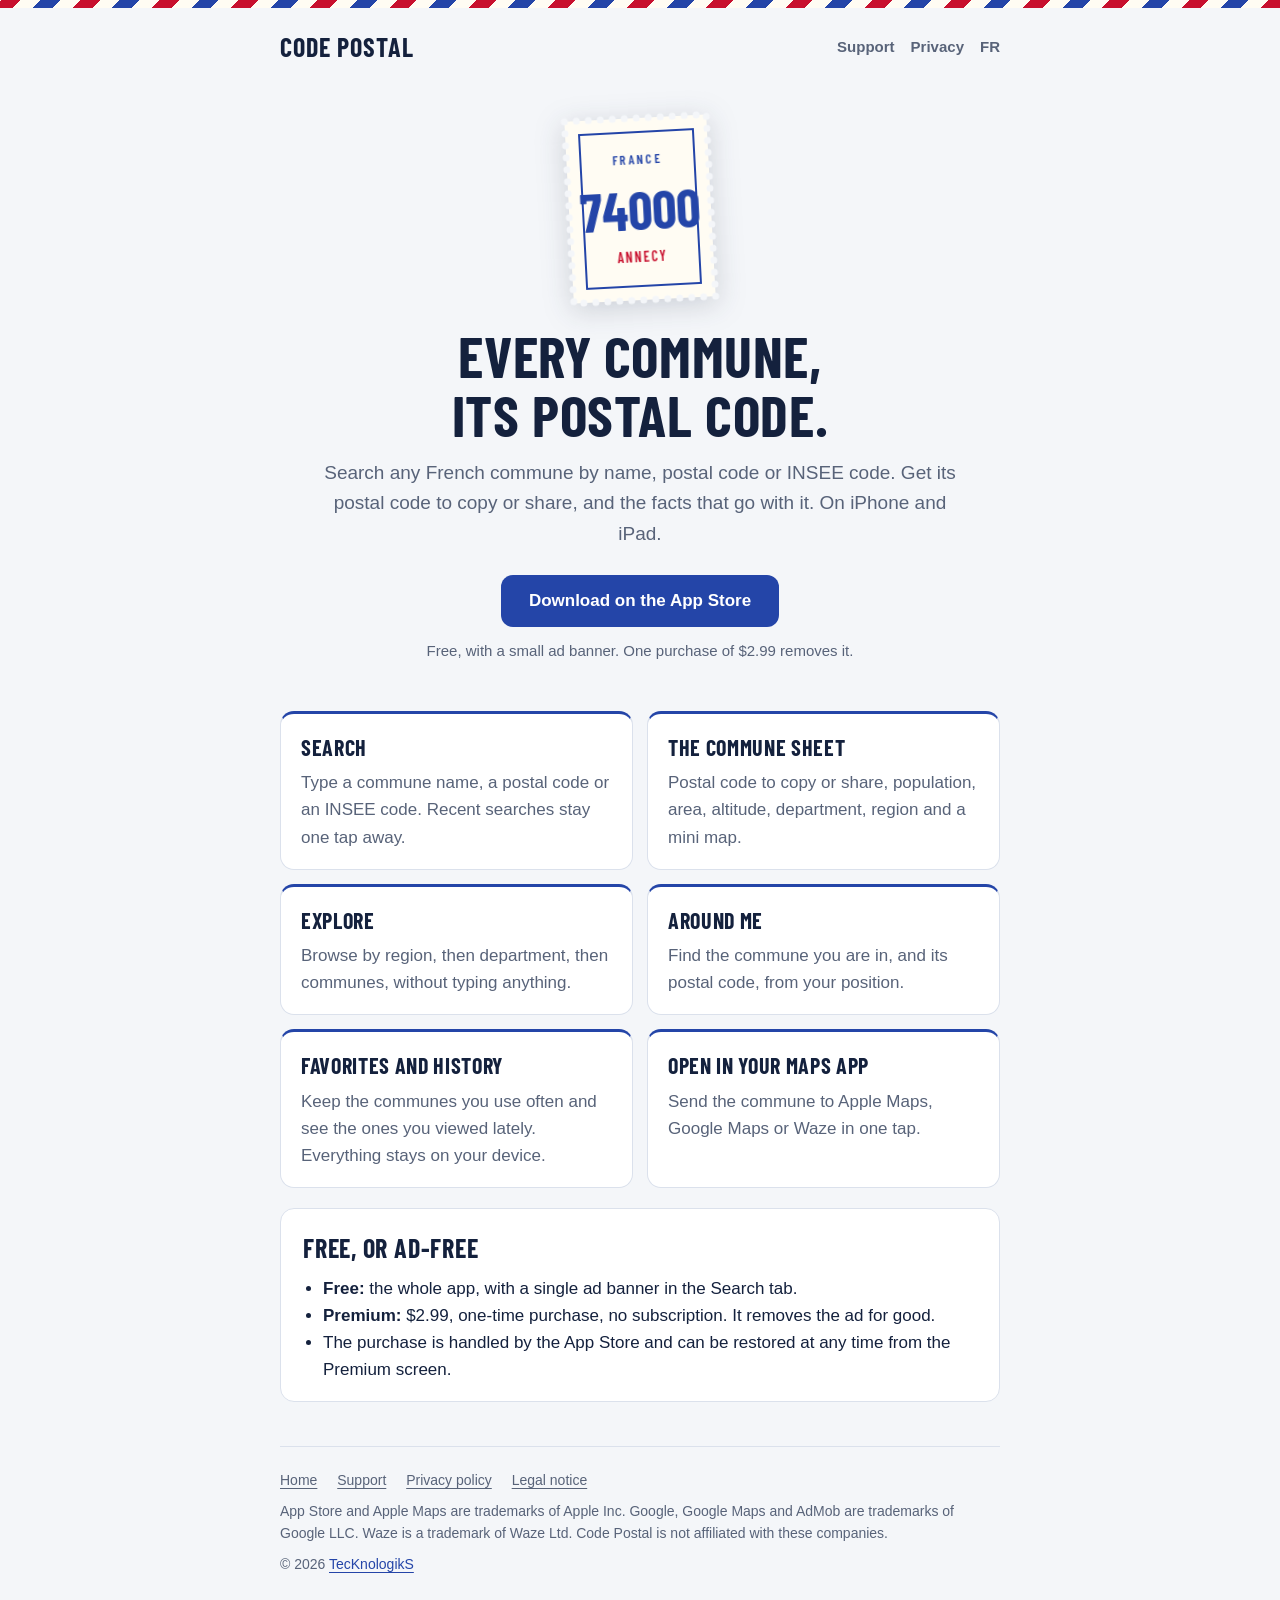
==== index.html @ ab133513 "CP-9: site Code Postal FR/EN (présentation, confidentialité AdMob/UMP/ATT et localisation, support, " ====
<!doctype html>
<html lang="en">
<head>
  <meta charset="utf-8">
  <meta name="viewport" content="width=device-width, initial-scale=1, viewport-fit=cover">
  <title>Code Postal — every French commune, its postal code</title>
  <meta name="description" content="Search any French commune by name, postal code or INSEE code. Postal code to copy or share, population, area, altitude, map. Free on iPhone and iPad.">
  <meta name="theme-color" content="#2445a8">
  <meta name="apple-itunes-app" content="app-id=1579357995">
  <link rel="icon" href="assets/favicon.svg" type="image/svg+xml">
  <link rel="alternate" hreflang="en" href="https://cp.tecknologiks.com/">
  <link rel="alternate" hreflang="fr" href="https://cp.tecknologiks.com/fr/">
  <link rel="alternate" hreflang="x-default" href="https://cp.tecknologiks.com/">
  <link rel="stylesheet" href="assets/style.css">
</head>
<body>
  <div class="wrap">
    <header class="site">
      <a class="brand" href="./">Code Postal</a>
      <nav class="site" aria-label="Navigation">
        <a href="support.html">Support</a>
        <a href="privacy.html">Privacy</a>
        <a href="fr/" hreflang="fr" lang="fr">FR</a>
      </nav>
    </header>

    <main>
      <section class="hero">
        <svg class="stamp" viewBox="0 0 150 190" aria-hidden="true" focusable="false">
          <rect class="paper" x="4" y="4" width="142" height="182"/>
          <rect class="perf" x="4" y="4" width="142" height="182" fill="none" stroke-width="7" stroke-dasharray="0 12" stroke-linecap="round"/>
          <rect class="frame" x="18" y="18" width="114" height="154"/>
          <text class="small" x="75" y="50">FRANCE</text>
          <text class="code" x="75" y="116">74000</text>
          <text class="city" x="75" y="148">ANNECY</text>
        </svg>
        <h1>Every commune,<br>its postal code.</h1>
        <p class="lead">Search any French commune by name, postal code or INSEE code. Get its postal code to copy or share, and the facts that go with it. On iPhone and iPad.</p>
        <a class="button" href="https://apps.apple.com/app/id1579357995">Download on the App Store</a>
        <p class="price-note">Free, with a small ad banner. One purchase of $2.99 removes it.</p>
      </section>

      <section class="features" aria-label="Features">
        <div class="feature"><h3>Search</h3><p>Type a commune name, a postal code or an INSEE code. Recent searches stay one tap away.</p></div>
        <div class="feature"><h3>The commune sheet</h3><p>Postal code to copy or share, population, area, altitude, department, region and a mini map.</p></div>
        <div class="feature"><h3>Explore</h3><p>Browse by region, then department, then communes, without typing anything.</p></div>
        <div class="feature"><h3>Around me</h3><p>Find the commune you are in, and its postal code, from your position.</p></div>
        <div class="feature"><h3>Favorites and history</h3><p>Keep the communes you use often and see the ones you viewed lately. Everything stays on your device.</p></div>
        <div class="feature"><h3>Open in your maps app</h3><p>Send the commune to Apple Maps, Google Maps or Waze in one tap.</p></div>
      </section>

      <section class="pricing" aria-labelledby="pricing-title">
        <h2 id="pricing-title">Free, or ad-free</h2>
        <ul>
          <li><strong>Free:</strong> the whole app, with a single ad banner in the Search tab.</li>
          <li><strong>Premium:</strong> $2.99, one-time purchase, no subscription. It removes the ad for good.</li>
          <li>The purchase is handled by the App Store and can be restored at any time from the Premium screen.</li>
        </ul>
      </section>
    </main>

    <footer class="site">
      <nav aria-label="Legal links">
        <a href="./">Home</a>
        <a href="support.html">Support</a>
        <a href="privacy.html">Privacy policy</a>
        <a href="legal.html">Legal notice</a>
      </nav>
      <p>App Store and Apple Maps are trademarks of Apple Inc. Google, Google Maps and AdMob are trademarks of Google LLC. Waze is a trademark of Waze Ltd. Code Postal is not affiliated with these companies.</p>
      <p>© 2026 <a href="https://tecknologiks.com/">TecKnologikS</a></p>
    </footer>
  </div>
</body>
</html>
---- assets/style.css ----
/* Code Postal site: same identity as the app (postal blue, stamp red, ivory paper, Barlow Condensed for display).
   Fonts are self-hosted (SIL OFL 1.1, see fonts/BarlowCondensed-LICENSE.txt): no third-party requests, no cookies. */

@font-face { font-family: "Barlow Condensed"; font-weight: 600; font-style: normal; font-display: swap; src: url("fonts/BarlowCondensed-SemiBold.ttf") format("truetype"); }
@font-face { font-family: "Barlow Condensed"; font-weight: 700; font-style: normal; font-display: swap; src: url("fonts/BarlowCondensed-Bold.ttf") format("truetype"); }

:root {
  --bg: #f4f6f9;
  --surface: #ffffff;
  --ink: #14213d;
  --muted: #586379;
  --line: #dbe1ec;
  --blue: #2445a8;
  --red: #c8102e;
  --paper: #fffcf3;
  --stamp-ink: #4a3b7a;
  --radius: 14px;
  --max: 760px;
  --display: "Barlow Condensed", "Arial Narrow", "Helvetica Neue", sans-serif;
}
@media (prefers-color-scheme: dark) {
  :root {
    --bg: #0f1420; --surface: #181f33; --ink: #eef1f7; --muted: #9aa5bb; --line: #2a3450;
    --blue: #8fa8ff; --red: #ff6b7a; --paper: #1c2740; --stamp-ink: #b9a9ec;
  }
}

* { box-sizing: border-box; }
html { -webkit-text-size-adjust: 100%; }
body {
  margin: 0; background: var(--bg); color: var(--ink);
  font-family: -apple-system, BlinkMacSystemFont, "Segoe UI", Roboto, Helvetica, Arial, sans-serif;
  font-size: 17px; line-height: 1.6;
}
a { color: var(--blue); text-underline-offset: 3px; }
a:focus-visible { outline: 3px solid var(--blue); outline-offset: 3px; border-radius: 4px; }

/* Airmail stripe, as on the Premium screen of the app */
body::before {
  content: ""; display: block; height: 8px;
  background: repeating-linear-gradient(-45deg, var(--red) 0 14px, var(--paper) 14px 28px, var(--blue) 28px 42px, var(--paper) 42px 56px);
}

.wrap { max-width: var(--max); margin: 0 auto; padding: 0 20px; }

header.site { display: flex; align-items: center; justify-content: space-between; padding: 18px 0; gap: 12px; }
.brand { display: flex; align-items: center; gap: 10px; font-family: var(--display); font-weight: 700; font-size: 26px; letter-spacing: .04em; text-transform: uppercase; color: var(--ink); text-decoration: none; white-space: nowrap; }
.brand img { width: 30px; height: 30px; }
nav.site { display: flex; flex-wrap: wrap; justify-content: flex-end; }
nav.site a { color: var(--muted); text-decoration: none; margin-left: 16px; font-size: 15px; font-weight: 600; }
nav.site a:hover, nav.site a[aria-current="page"] { color: var(--ink); }
@media (max-width: 420px) { .brand { font-size: 22px; } nav.site a { margin-left: 12px; font-size: 14px; } }

/* Landing */
.hero { padding: 28px 0 12px; text-align: center; }
.stamp { width: 150px; height: auto; display: block; margin: 0 auto 8px; filter: drop-shadow(0 6px 14px rgba(20, 33, 61, .18)); transform: rotate(-3deg); }
.stamp .paper { fill: var(--paper); }
.stamp .perf { stroke: var(--bg); }
.stamp .frame { fill: none; stroke: var(--blue); stroke-width: 2; }
.stamp text { font-family: var(--display); text-anchor: middle; }
.stamp .small { font-weight: 600; font-size: 13px; letter-spacing: .18em; fill: var(--blue); }
.stamp .code { font-weight: 700; font-size: 54px; fill: var(--blue); }
.stamp .city { font-weight: 600; font-size: 14px; letter-spacing: .14em; fill: var(--red); }
.hero h1 { font-family: var(--display); font-weight: 700; font-size: clamp(38px, 9vw, 58px); line-height: 1.02; letter-spacing: .01em; text-transform: uppercase; margin: 22px 0 14px; }
.hero p.lead { color: var(--muted); font-size: 19px; margin: 0 auto 26px; max-width: 34em; }

.button {
  display: inline-flex; align-items: center; justify-content: center;
  min-height: 52px; padding: 10px 28px; border-radius: 12px;
  font-weight: 700; font-size: 17px; text-decoration: none;
  background: var(--blue); color: #fff;
}
@media (prefers-color-scheme: dark) { .button { color: #0f1420; } }
.price-note { color: var(--muted); font-size: 15px; margin: 12px 0 0; }

.features { display: grid; gap: 14px; margin: 36px 0 20px; }
@media (min-width: 600px) { .features { grid-template-columns: 1fr 1fr; } }
.feature { background: var(--surface); border: 1px solid var(--line); border-top: 3px solid var(--blue); border-radius: var(--radius); padding: 16px 20px 18px; }
.feature h3 { margin: 0 0 4px; font-family: var(--display); font-size: 22px; letter-spacing: .03em; text-transform: uppercase; }
.feature p { margin: 0; color: var(--muted); }

.pricing { background: var(--surface); border: 1px solid var(--line); border-radius: var(--radius); padding: 18px 22px; margin: 0 0 44px; }
.pricing h2 { font-family: var(--display); font-size: 26px; text-transform: uppercase; letter-spacing: .03em; margin: 0 0 6px; }
.pricing ul { margin: 0; padding-left: 20px; }

/* Text pages */
.doc h1 { font-family: var(--display); font-weight: 700; font-size: 42px; line-height: 1.05; text-transform: uppercase; letter-spacing: .02em; margin: 28px 0 6px; }
.doc .updated { color: var(--muted); margin: 0 0 18px; }
.doc .summary { background: var(--surface); border: 1px solid var(--line); border-left: 4px solid var(--red); border-radius: var(--radius); padding: 16px 20px; margin: 0 0 8px; }
.doc h2 { font-family: var(--display); font-size: 27px; letter-spacing: .02em; margin: 34px 0 6px; }
.doc h3 { font-size: 18px; margin: 20px 0 4px; }
.doc ul { padding-left: 22px; }
.doc table { width: 100%; border-collapse: collapse; font-size: 15px; margin: 8px 0; }
.doc th, .doc td { text-align: left; vertical-align: top; padding: 8px 10px; border-bottom: 1px solid var(--line); }
.doc th { color: var(--muted); font-weight: 700; }
.table-wrap { overflow-x: auto; }

footer.site { border-top: 1px solid var(--line); margin-top: 40px; padding: 22px 0 40px; color: var(--muted); font-size: 14px; }
footer.site nav a { color: var(--muted); margin-right: 16px; display: inline-block; }
footer.site p { margin: 8px 0 0; }
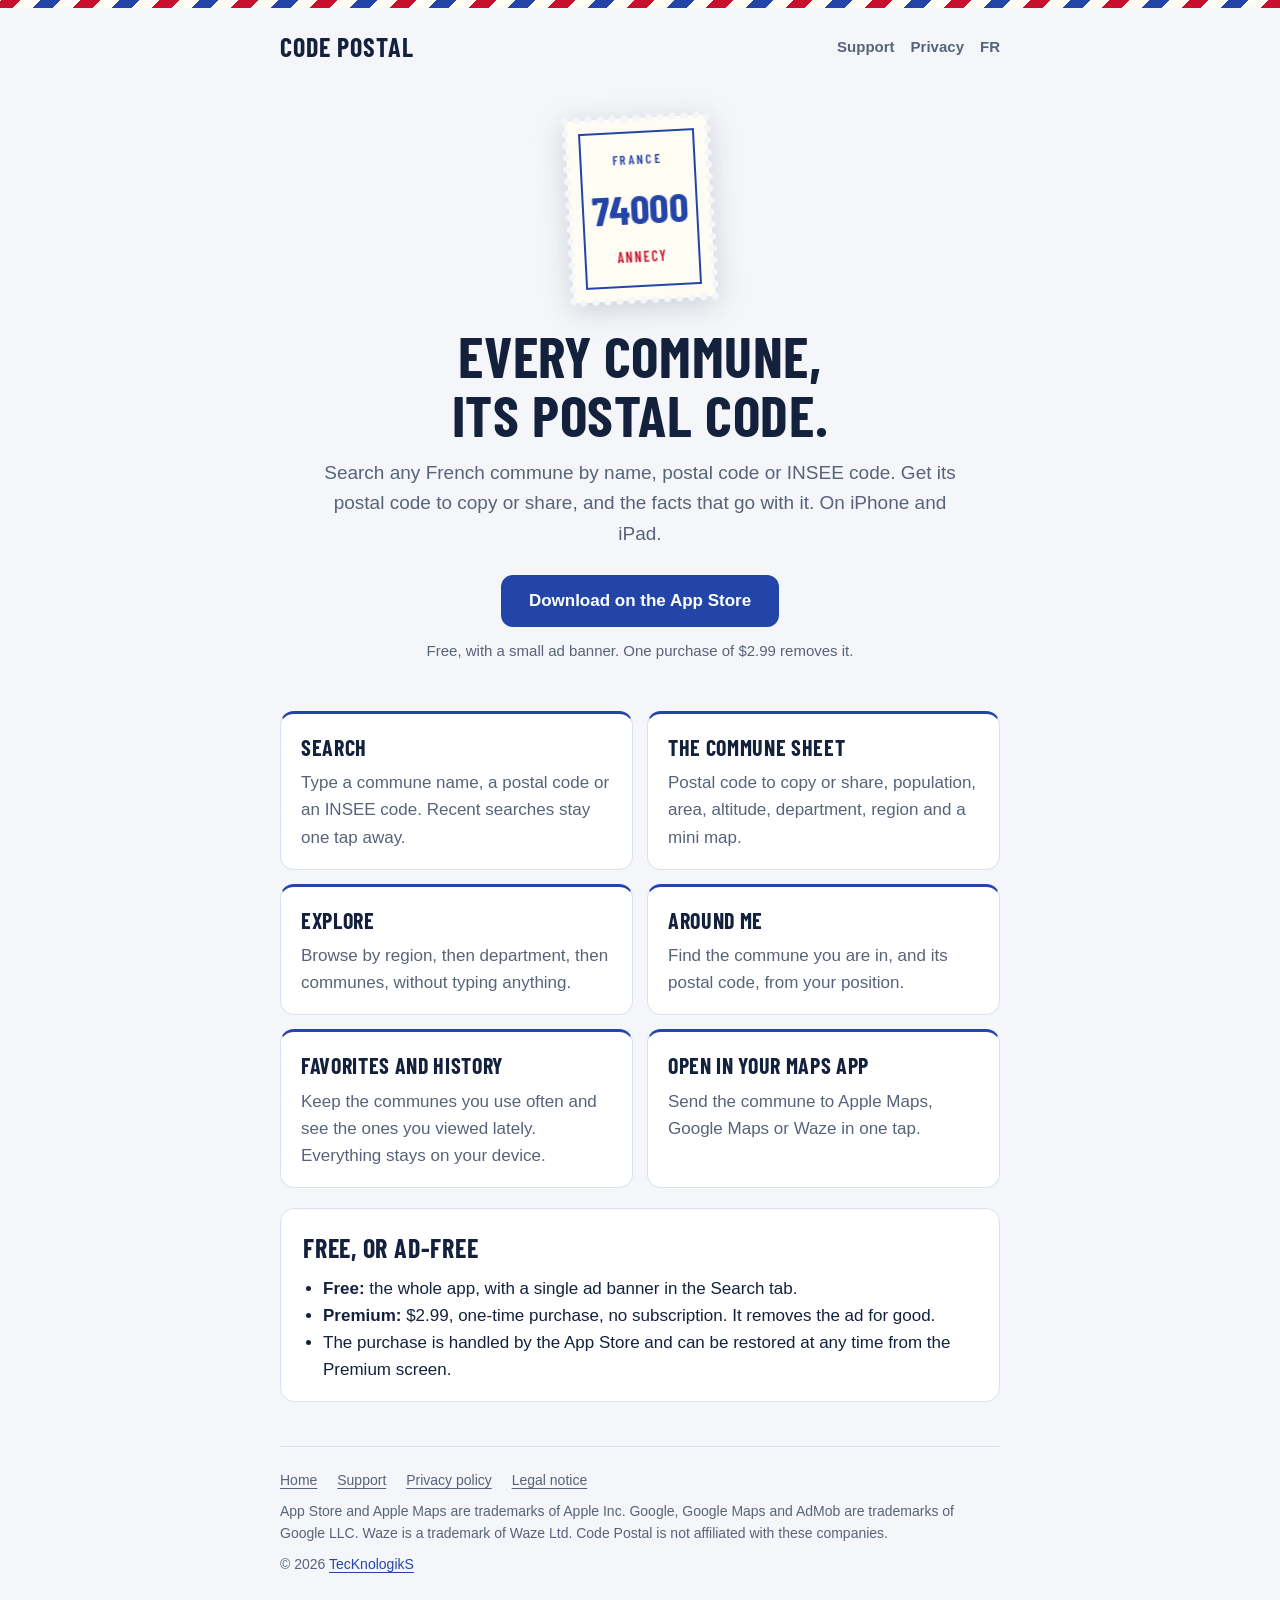
==== commit 5831fdfd: "CP-9: le code du timbre de l'accueil tient dans son cadre Co-Authored-By: Claude Opus 5.5 <noreply@a" ====
--- a/index.html
+++ b/index.html
@@ -31,7 +31,7 @@
           <rect class="perf" x="4" y="4" width="142" height="182" fill="none" stroke-width="7" stroke-dasharray="0 12" stroke-linecap="round"/>
           <rect class="frame" x="18" y="18" width="114" height="154"/>
           <text class="small" x="75" y="50">FRANCE</text>
-          <text class="code" x="75" y="116">74000</text>
+          <text class="code" x="75" y="110" textLength="96" lengthAdjust="spacingAndGlyphs">74000</text>
           <text class="city" x="75" y="148">ANNECY</text>
         </svg>
         <h1>Every commune,<br>its postal code.</h1>
--- a/assets/style.css
+++ b/assets/style.css
@@ -59,7 +59,7 @@
 .stamp .frame { fill: none; stroke: var(--blue); stroke-width: 2; }
 .stamp text { font-family: var(--display); text-anchor: middle; }
 .stamp .small { font-weight: 600; font-size: 13px; letter-spacing: .18em; fill: var(--blue); }
-.stamp .code { font-weight: 700; font-size: 54px; fill: var(--blue); }
+.stamp .code { font-weight: 700; font-size: 40px; fill: var(--blue); }
 .stamp .city { font-weight: 600; font-size: 14px; letter-spacing: .14em; fill: var(--red); }
 .hero h1 { font-family: var(--display); font-weight: 700; font-size: clamp(38px, 9vw, 58px); line-height: 1.02; letter-spacing: .01em; text-transform: uppercase; margin: 22px 0 14px; }
 .hero p.lead { color: var(--muted); font-size: 19px; margin: 0 auto 26px; max-width: 34em; }
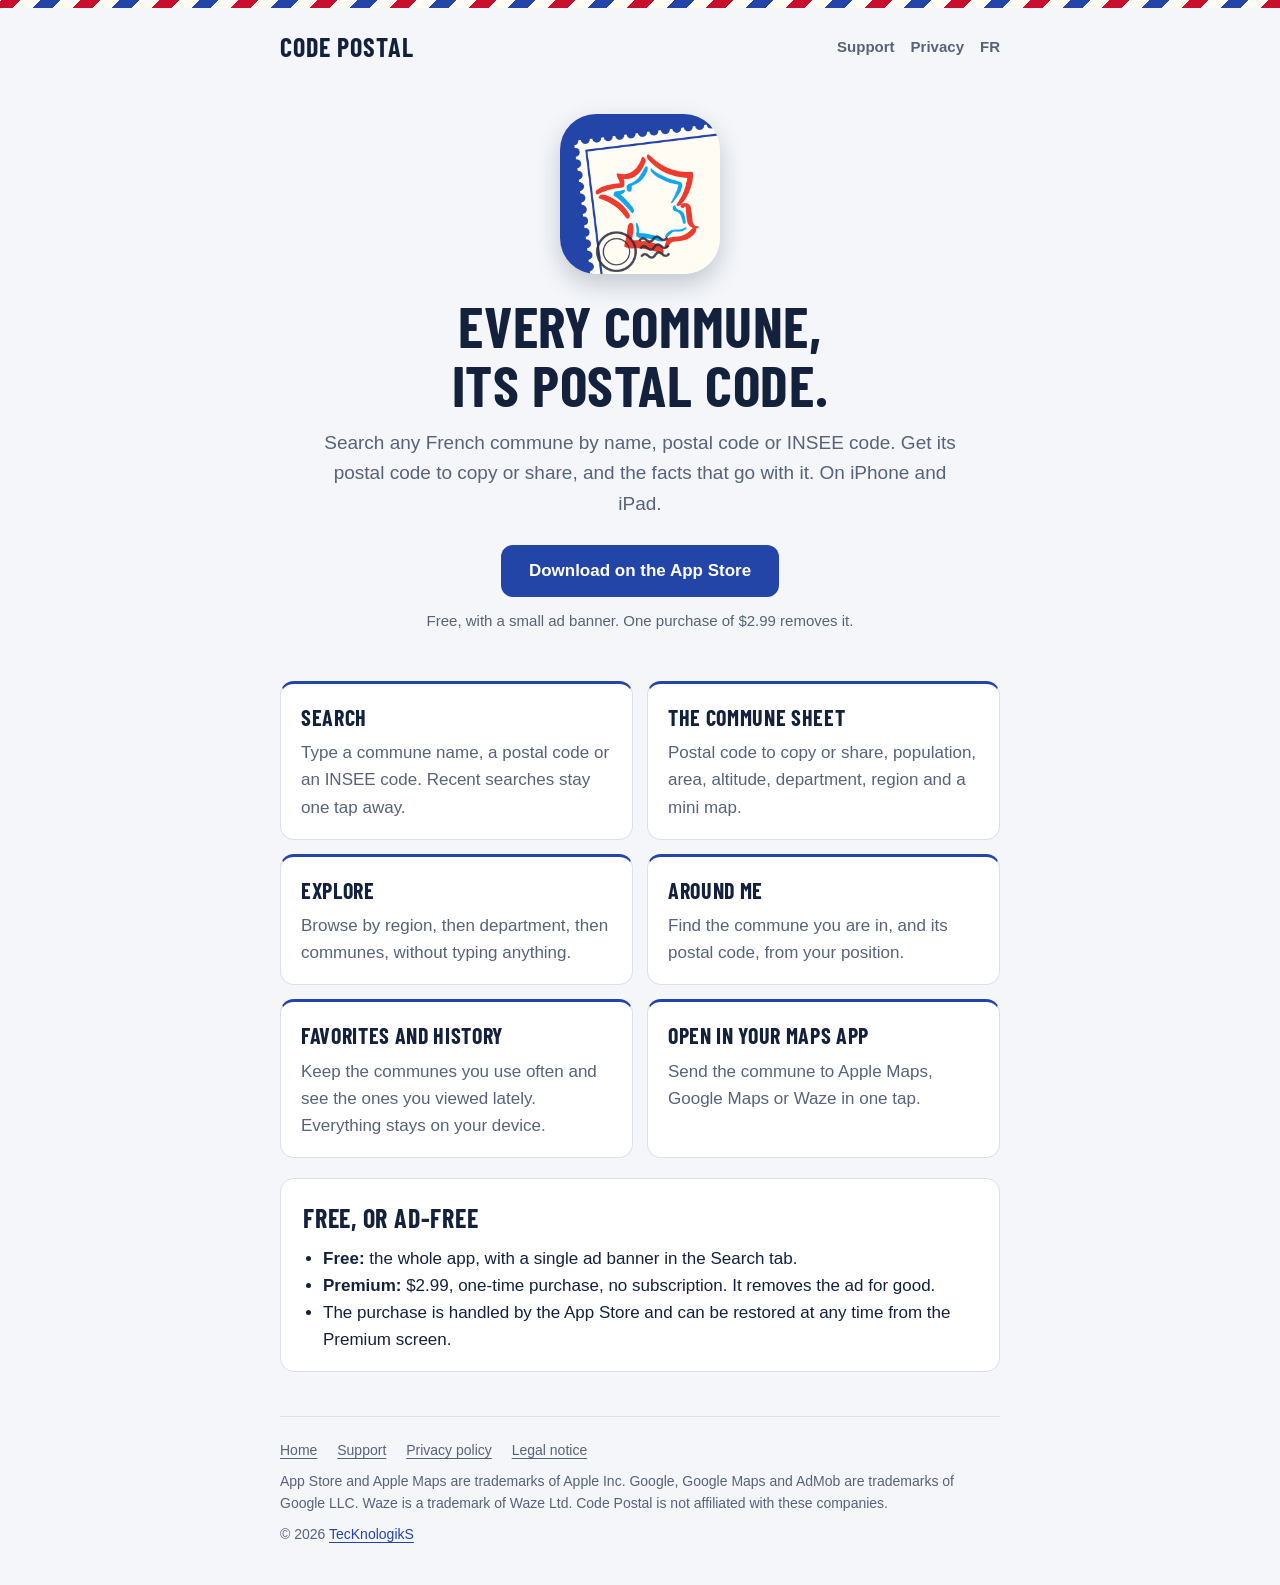
==== commit a01e5424: "CP-11: icône de l'app à la place du timbre décoratif et du favicon Co-Authored-By: Claude Opus 5.5 <" ====
--- a/index.html
+++ b/index.html
@@ -7,7 +7,8 @@
   <meta name="description" content="Search any French commune by name, postal code or INSEE code. Postal code to copy or share, population, area, altitude, map. Free on iPhone and iPad.">
   <meta name="theme-color" content="#2445a8">
   <meta name="apple-itunes-app" content="app-id=1579357995">
-  <link rel="icon" href="assets/favicon.svg" type="image/svg+xml">
+  <link rel="icon" href="assets/icon-64.png" type="image/png">
+  <link rel="apple-touch-icon" href="assets/icon-180.png">
   <link rel="alternate" hreflang="en" href="https://cp.tecknologiks.com/">
   <link rel="alternate" hreflang="fr" href="https://cp.tecknologiks.com/fr/">
   <link rel="alternate" hreflang="x-default" href="https://cp.tecknologiks.com/">
@@ -26,14 +27,7 @@
 
     <main>
       <section class="hero">
-        <svg class="stamp" viewBox="0 0 150 190" aria-hidden="true" focusable="false">
-          <rect class="paper" x="4" y="4" width="142" height="182"/>
-          <rect class="perf" x="4" y="4" width="142" height="182" fill="none" stroke-width="7" stroke-dasharray="0 12" stroke-linecap="round"/>
-          <rect class="frame" x="18" y="18" width="114" height="154"/>
-          <text class="small" x="75" y="50">FRANCE</text>
-          <text class="code" x="75" y="110" textLength="96" lengthAdjust="spacingAndGlyphs">74000</text>
-          <text class="city" x="75" y="148">ANNECY</text>
-        </svg>
+        <img class="app-icon" src="assets/icon-512.png" width="160" height="160" alt="">
         <h1>Every commune,<br>its postal code.</h1>
         <p class="lead">Search any French commune by name, postal code or INSEE code. Get its postal code to copy or share, and the facts that go with it. On iPhone and iPad.</p>
         <a class="button" href="https://apps.apple.com/app/id1579357995">Download on the App Store</a>
--- a/assets/style.css
+++ b/assets/style.css
@@ -98,3 +98,4 @@
 footer.site { border-top: 1px solid var(--line); margin-top: 40px; padding: 22px 0 40px; color: var(--muted); font-size: 14px; }
 footer.site nav a { color: var(--muted); margin-right: 16px; display: inline-block; }
 footer.site p { margin: 8px 0 0; }
+.app-icon { width: 160px; height: 160px; display: block; margin: 0 auto 12px; border-radius: 36px; box-shadow: 0 10px 24px rgba(20, 33, 61, .22); }
